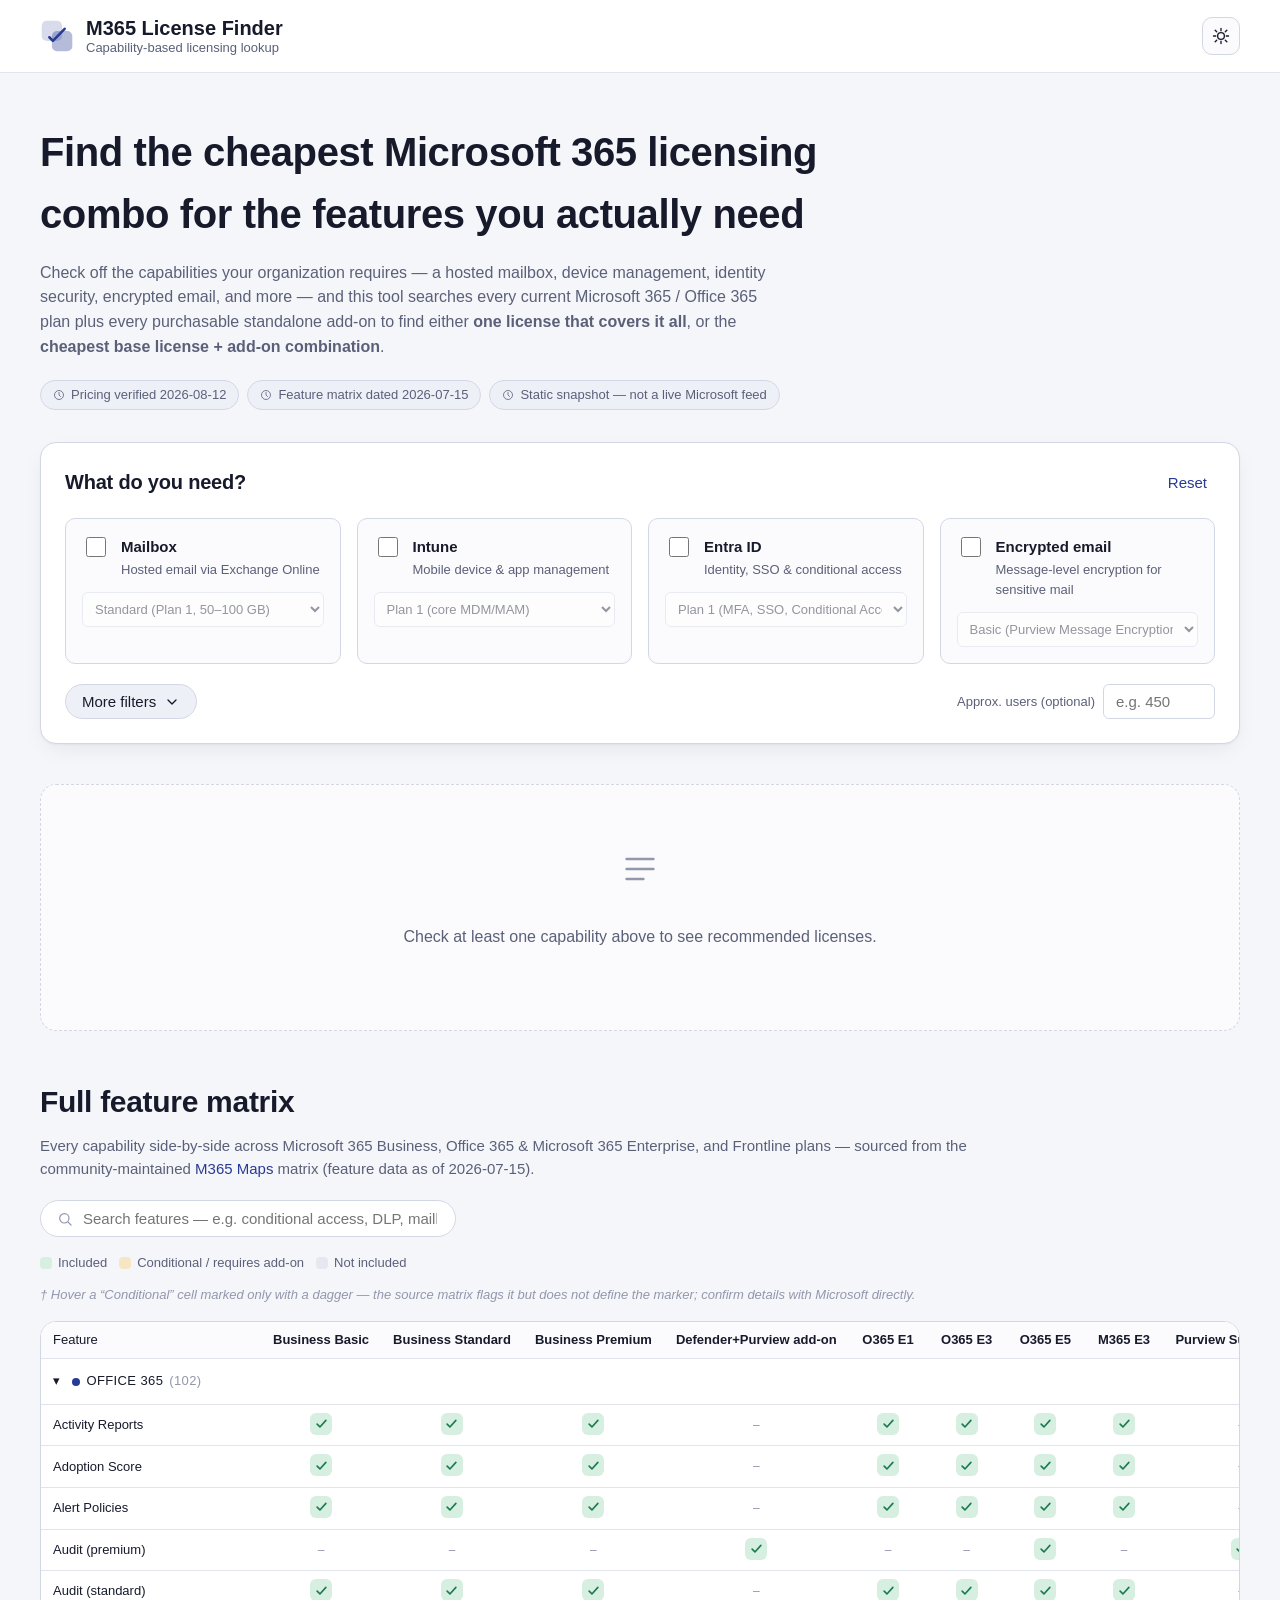
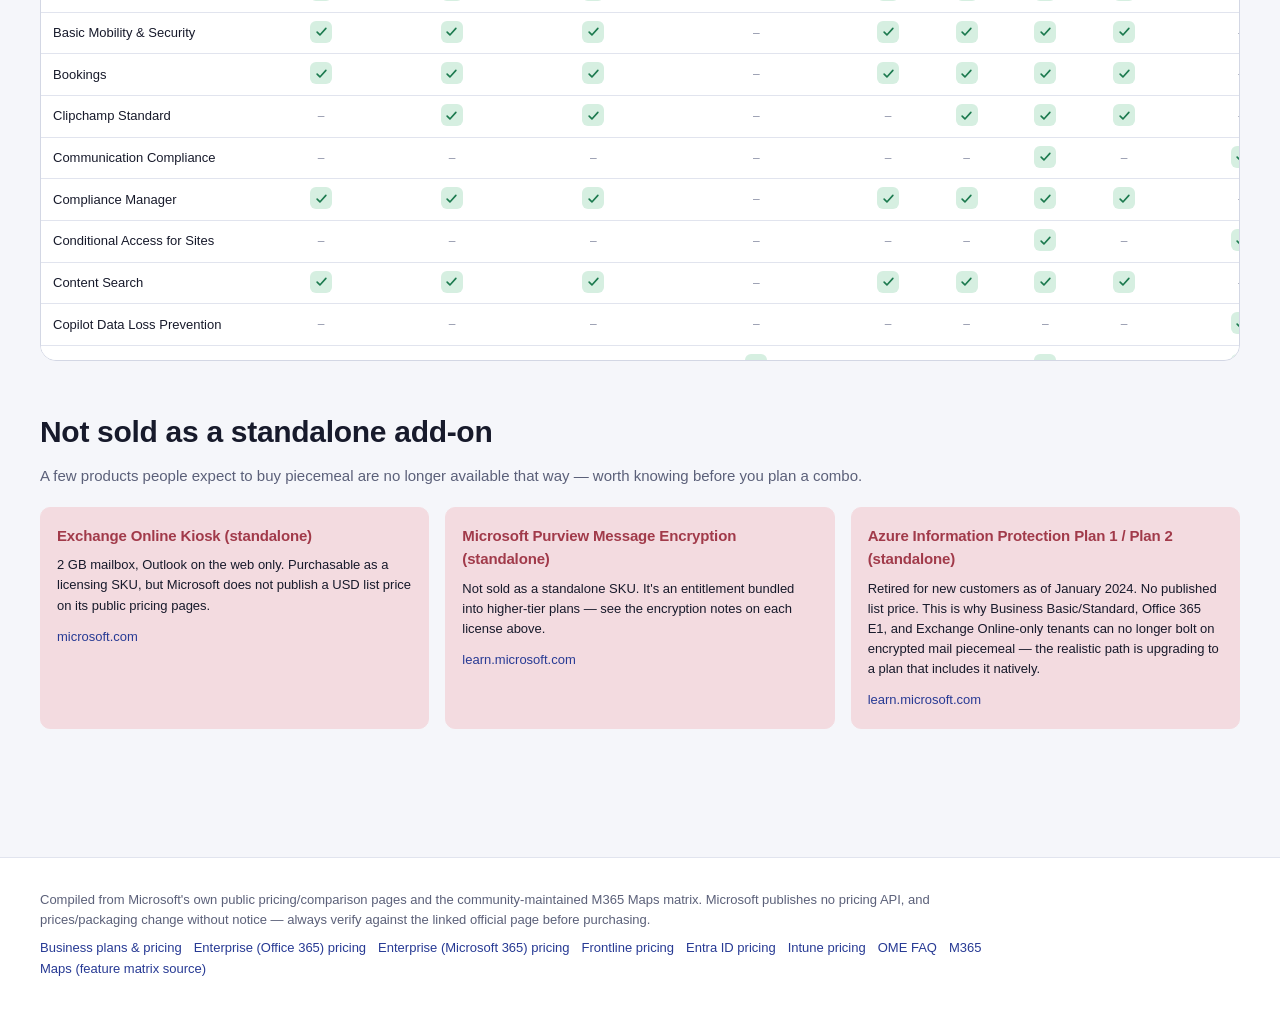
==== index.html @ 548fad7c "Add initial implementation of M365 License Finder with HTML and CSS - Created index.html with the st" ====
<!doctype html>
<html lang="en">
<head>
<meta charset="UTF-8" />
<meta name="viewport" content="width=device-width, initial-scale=1.0" />
<title>M365 License Finder — Find the cheapest Microsoft 365 licensing combo</title>
<meta name="description" content="Pick the capabilities you need — mailbox, Intune, Entra ID, encrypted email and more — and instantly see the cheapest Microsoft 365 license or license + add-on combo that covers them, backed by a full feature matrix." />
<link rel="icon" href="data:image/svg+xml,%3Csvg xmlns='http://www.w3.org/2000/svg' viewBox='0 0 32 32'%3E%3Crect width='32' height='32' rx='7' fill='%23273A94'/%3E%3Cpath d='M9 17.5l4.5 4.5L23 11' stroke='white' stroke-width='2.6' fill='none' stroke-linecap='round' stroke-linejoin='round'/%3E%3C/svg%3E" />
<link rel="preconnect" href="https://api.fontshare.com" />
<link href="https://api.fontshare.com/v2/css?f[]=cabinet-grotesk@700,500&f[]=satoshi@400,500,700&display=swap" rel="stylesheet" />
<link rel="stylesheet" href="styles.css" />
</head>
<body>

<header class="site-header">
  <div class="header-inner">
    <div class="brand">
      <svg class="logo-mark" viewBox="0 0 40 40" aria-label="M365 License Finder logo">
        <rect x="2" y="2" width="24" height="24" rx="6" fill="var(--color-primary)" opacity="0.18"/>
        <rect x="14" y="14" width="24" height="24" rx="6" fill="var(--color-primary)" opacity="0.34"/>
        <path d="M11 21.5l4.2 4.2L29 11.5" stroke="var(--color-primary)" stroke-width="3" fill="none" stroke-linecap="round" stroke-linejoin="round"/>
      </svg>
      <div class="brand-text">
        <span class="brand-name">M365 License&nbsp;Finder</span>
        <span class="brand-tag">Capability&#8209;based licensing lookup</span>
      </div>
    </div>
    <button id="themeToggle" class="theme-toggle" aria-label="Toggle dark mode" data-testid="button-theme-toggle">
      <svg class="icon-sun" viewBox="0 0 24 24" width="18" height="18"><circle cx="12" cy="12" r="4.5" fill="none" stroke="currentColor" stroke-width="1.8"/><g stroke="currentColor" stroke-width="1.8" stroke-linecap="round"><path d="M12 2v3M12 19v3M4.2 4.2l2.1 2.1M17.7 17.7l2.1 2.1M2 12h3M19 12h3M4.2 19.8l2.1-2.1M17.7 6.3l2.1-2.1"/></g></svg>
      <svg class="icon-moon" viewBox="0 0 24 24" width="18" height="18"><path fill="currentColor" d="M20 14.5A8.5 8.5 0 0 1 9.5 4a8.5 8.5 0 1 0 10.5 10.5z"/></svg>
    </button>
  </div>
</header>

<main>
  <section class="intro">
    <h1>Find the cheapest Microsoft&nbsp;365 licensing combo for the features you actually need</h1>
    <p class="intro-lede">Check off the capabilities your organization requires — a hosted mailbox, device management, identity security, encrypted email, and more — and this tool searches every current Microsoft&nbsp;365 / Office&nbsp;365 plan plus every purchasable standalone add&#8209;on to find either <strong>one license that covers it all</strong>, or the <strong>cheapest base&nbsp;license + add&#8209;on combination</strong>.</p>
    <div class="freshness-row" id="freshnessRow"></div>
  </section>

  <section class="filters-section" aria-label="Feature filters">
    <div class="filters-card">
      <div class="filters-head">
        <h2>What do you need?</h2>
        <button id="resetFilters" class="btn-text" data-testid="button-reset-filters">Reset</button>
      </div>

      <div class="core-filters" id="coreFilters"></div>

      <div class="advanced-toggle-row">
        <button id="advancedToggle" class="btn-secondary" aria-expanded="false" data-testid="button-toggle-advanced">
          <span>More filters</span>
          <svg viewBox="0 0 24 24" width="16" height="16" class="chevron"><path d="M6 9l6 6 6-6" stroke="currentColor" stroke-width="2" fill="none" stroke-linecap="round" stroke-linejoin="round"/></svg>
        </button>
        <div class="user-count-field">
          <label for="userCount">Approx. users (optional)</label>
          <input id="userCount" type="number" min="1" placeholder="e.g. 450" data-testid="input-user-count" />
        </div>
      </div>

      <div class="advanced-filters" id="advancedFilters" hidden></div>
    </div>
  </section>

  <section class="results-section" aria-label="Recommendations">
    <div id="resultsArea"></div>
  </section>

  <section class="matrix-section" aria-label="Full feature matrix">
    <div class="matrix-head">
      <h2>Full feature matrix</h2>
      <p class="matrix-sub">Every capability side-by-side across Microsoft&nbsp;365 Business, Office&nbsp;365 &amp; Microsoft&nbsp;365 Enterprise, and Frontline plans — sourced from the community-maintained <a href="https://m365maps.com/" target="_blank" rel="noopener">M365 Maps</a> matrix (feature data as of <span id="matrixDate"></span>).</p>
      <div class="matrix-toolbar">
        <div class="search-field">
          <svg viewBox="0 0 24 24" width="16" height="16"><circle cx="11" cy="11" r="7" fill="none" stroke="currentColor" stroke-width="1.8"/><path d="M21 21l-4.3-4.3" stroke="currentColor" stroke-width="1.8" stroke-linecap="round"/></svg>
          <input id="matrixSearch" type="text" placeholder="Search features — e.g. conditional access, DLP, mailbox…" data-testid="input-matrix-search" />
        </div>
        <div class="legend" id="matrixLegend"></div>
      </div>
    </div>
    <div class="matrix-scroll-wrap">
      <table class="matrix-table" id="matrixTable">
        <thead id="matrixHead"></thead>
        <tbody id="matrixBody"></tbody>
      </table>
    </div>
    <div id="matrixEmpty" class="matrix-empty" hidden>No features match your search.</div>
  </section>

  <section class="unavailable-section">
    <h2>Not sold as a standalone add-on</h2>
    <p class="matrix-sub">A few products people expect to buy piecemeal are no longer available that way — worth knowing before you plan a combo.</p>
    <div id="unavailableList" class="unavailable-list"></div>
  </section>
</main>

<footer class="site-footer">
  <div class="footer-inner">
    <p id="footerDisclaimer"></p>
    <p class="footer-links" id="footerLinks"></p>
  </div>
</footer>

<script src="app.js"></script>
<script data-pplx-inline-edit>
(function () {
  if (window === window.top) return;

  const allowedParentOrigins = ["https://www.perplexity.ai","https://perplexity.ai","https://testing.perplexity.ai","https://staging.perplexity.ai","https://*.preview.i.perplexity.ai","http://perplexity.localhost","http://localhost:1420","http://127.0.0.1:1420","http://localhost:3000","http://127.0.0.1:3000","http://localhost:5173","http://127.0.0.1:5173"];
  const MAX_FONT_BYTES = 500 * 1024;
  const MAX_TOTAL_FONT_BYTES = 2 * 1024 * 1024;
  let scrollForwarding = false;
  let scrollRaf = 0;
  let trustedTopOrigin = null;

  // Allow entries like "https://*.preview.i.perplexity.ai" — the wildcard
  // matches a single DNS label (no dots), so "https://*.foo" cannot stretch
  // across multiple labels.
  function matchesAllowedOrigin(origin) {
    if (!origin) return false;
    for (const entry of allowedParentOrigins) {
      if (!entry.includes("*")) {
        if (entry === origin) return true;
        continue;
      }
      const pattern = new RegExp(
        "^" +
          entry.replace(/[.+?^${}()|[\]\\]/g, "\\$&").replace(/\*/g, "[^.]+") +
          "$",
      );
      if (pattern.test(origin)) return true;
    }
    return false;
  }

  // Trust decision: when the sender is same-origin-visible (event.origin is a
  // real origin like https://www.perplexity.ai) we trust event.origin directly.
  // When event.origin is "null" (opaque broker srcdoc), we fall back to the
  // broker's stamped `parentOrigin` to identify the top window. The fallback
  // is claim-only — we rely on the browser's native `targetOrigin` enforcement
  // on the response path (see postToTrustedTop) to ensure replies can't be
  // delivered to anyone but the actual top window of that claimed origin.
  function getTrustedParentOrigin(event) {
    const forwardedParentOrigin =
      typeof event.data.parentOrigin === "string" ? event.data.parentOrigin : null;
    const parentOrigin = event.origin === "null" ? forwardedParentOrigin : event.origin;
    return matchesAllowedOrigin(parentOrigin) ? parentOrigin : null;
  }

  // All responses go to window.top with targetOrigin = the allowlisted origin.
  // An attacker that iframes us inside their own null-origin broker can claim
  // any parentOrigin they like, but the browser will drop the reply whenever
  // the real top's origin doesn't match — so the screenshot never leaves.
  function postToTrustedTop(message) {
    if (!trustedTopOrigin) return;
    try {
      window.top.postMessage(message, trustedTopOrigin);
    } catch (_error) {}
  }

  function inlineAll(original, clone) {
    if (original.nodeType !== 1 || clone.nodeType !== 1) return;

    try {
      const computedStyle = getComputedStyle(original);
      // cssText on a computed style is the serialized declaration in modern
      // Chromium/Safari — a single read beats enumerating ~400 longhand
      // properties. Firefox returns "" here, so we fall back on empty.
      const serialized = computedStyle.cssText;
      if (serialized) {
        clone.style.cssText = serialized;
      } else {
        const parts = new Array(computedStyle.length);
        for (let index = 0; index < computedStyle.length; index += 1) {
          const property = computedStyle[index];
          parts[index] = `${property}:${computedStyle.getPropertyValue(property)};`;
        }
        clone.style.cssText = parts.join("");
      }
    } catch (_error) {}

    const originalChildren = original.children;
    const clonedChildren = clone.children;
    for (
      let index = 0;
      index < originalChildren.length && index < clonedChildren.length;
      index += 1
    ) {
      inlineAll(originalChildren[index], clonedChildren[index]);
    }
  }

  function extractFontUrl(srcValue) {
    const matches = [
      ...srcValue.matchAll(
        /url\(["']?([^"')]+)["']?\)(?:\s*format\(["']?([^"')]+)["']?\))?/gi,
      ),
    ];
    if (matches.length === 0) return null;
    const woff2 = matches.find((m) => m[2] && m[2].toLowerCase().includes("woff2"));
    if (woff2) return woff2[1];
    const woff = matches.find((m) => m[2] && m[2].toLowerCase().includes("woff"));
    if (woff) return woff[1];
    return matches[0][1];
  }

  // Cache resolved font URL -> data URI across captures. Fonts on a page
  // essentially never change, and a batch run emits multiple captures back to
  // back — without this we'd refetch + re-base64 every time.
  const fontDataUriCache = new Map();
  const SRC_DECLARATION_RE = /src\s*:\s*[^;}]+/i;

  async function fetchAsDataUri(url) {
    if (fontDataUriCache.has(url)) return fontDataUriCache.get(url);
    let dataUri = null;
    try {
      const response = await fetch(url, { mode: "cors", credentials: "omit" });
      if (response.ok) {
        const blob = await response.blob();
        if (blob.size <= MAX_FONT_BYTES) {
          dataUri = await new Promise((resolve) => {
            const reader = new FileReader();
            reader.onloadend = () =>
              resolve(typeof reader.result === "string" ? reader.result : null);
            reader.onerror = () => resolve(null);
            reader.readAsDataURL(blob);
          });
        }
      }
    } catch (_error) {
      dataUri = null;
    }
    fontDataUriCache.set(url, dataUri);
    return dataUri;
  }

  function collectFontFaceRuleTexts() {
    const rules = [];
    for (const sheet of document.styleSheets) {
      let cssRules;
      try {
        cssRules = sheet.cssRules;
      } catch (_error) {
        continue;
      }
      if (!cssRules) continue;
      for (const rule of cssRules) {
        const cssText = rule.cssText || "";
        if (cssText.startsWith("@font-face")) rules.push(cssText);
      }
    }
    return rules;
  }

  async function buildInlinedFontCss() {
    const ruleTexts = collectFontFaceRuleTexts();
    if (ruleTexts.length === 0) return null;

    const resolved = ruleTexts.map((cssText) => {
      if (!SRC_DECLARATION_RE.test(cssText)) return null;
      const srcMatch = cssText.match(/src\s*:\s*([^;}]+)[;}]/i);
      if (!srcMatch) return null;
      const url = extractFontUrl(srcMatch[1]);
      if (!url) return null;
      try {
        return { cssText, url: new URL(url, document.baseURI).href };
      } catch (_error) {
        return null;
      }
    });

    const dataUris = await Promise.all(
      resolved.map((entry) => (entry ? fetchAsDataUri(entry.url) : Promise.resolve(null))),
    );

    const inlined = [];
    let totalBytes = 0;
    for (let index = 0; index < resolved.length; index += 1) {
      const entry = resolved[index];
      const dataUri = dataUris[index];
      if (!entry || !dataUri) continue;
      const approxBytes = dataUri.length * 0.75;
      if (totalBytes + approxBytes > MAX_TOTAL_FONT_BYTES) break;
      totalBytes += approxBytes;
      inlined.push(entry.cssText.replace(SRC_DECLARATION_RE, `src: url("${dataUri}")`));
    }
    return inlined.length > 0 ? inlined.join("\n") : null;
  }

  function stripExternal(clone) {
    const images = clone.querySelectorAll("img");
    for (let index = 0; index < images.length; index += 1) {
      const src = images[index].getAttribute("src");
      if (src && !src.startsWith("data:")) images[index].removeAttribute("src");
    }

    const elements = clone.querySelectorAll("*");
    for (let index = 0; index < elements.length; index += 1) {
      const style = elements[index].style.cssText;
      if (style && style.includes("url(")) {
        elements[index].style.cssText = style.replace(
          /url\(["']?(?!data:)[^)"']*["']?\)/gi,
          "none",
        );
      }
    }
  }

  function emitScroll() {
    scrollRaf = 0;
    if (!scrollForwarding) return;
    postToTrustedTop({
      type: "INLINE_EDIT_SCROLL",
      scrollX: window.scrollX,
      scrollY: window.scrollY,
    });
  }

  window.addEventListener(
    "scroll",
    function () {
      if (!scrollForwarding || scrollRaf) return;
      scrollRaf = requestAnimationFrame(emitScroll);
    },
    { passive: true, capture: true },
  );

  async function handleCaptureRequest(event) {
    const requestId = event.data.requestId;
    const scrollX = window.scrollX;
    const scrollY = window.scrollY;
    const width = window.innerWidth;
    const height = window.innerHeight;

    function postResult(dataUrl) {
      postToTrustedTop({
        type: "INLINE_EDIT_SCREENSHOT_RESULT",
        requestId,
        dataUrl,
        scrollX,
        scrollY,
      });
    }

    try {
      // Wait for any pending web fonts to resolve so both inline metrics and
      // the @font-face inlining below see the same loaded faces.
      if (document.fonts && document.fonts.ready) {
        try {
          await document.fonts.ready;
        } catch (_error) {}
      }

      const clone = document.documentElement.cloneNode(true);
      inlineAll(document.documentElement, clone);

      const removedNodes = clone.querySelectorAll("script,link[rel=\"stylesheet\"],style");
      for (let index = 0; index < removedNodes.length; index += 1) {
        removedNodes[index].remove();
      }

      stripExternal(clone);

      // Re-embed web fonts as data-URI @font-face rules so the SVG rasterizer
      // can resolve them — external font URLs aren't fetched during
      // foreignObject rendering, which would otherwise force a fallback face
      // and change text metrics.
      const inlinedFontCss = await buildInlinedFontCss();
      if (inlinedFontCss) {
        const styleEl = document.createElement("style");
        styleEl.textContent = inlinedFontCss;
        const head = clone.querySelector("head");
        if (head) head.appendChild(styleEl);
        else clone.insertBefore(styleEl, clone.firstChild);
      }

      const html = new XMLSerializer().serializeToString(clone);
      const svg =
        `<svg xmlns="http://www.w3.org/2000/svg" width="${width}" height="${height}">` +
        '<foreignObject width="100%" height="100%">' +
        `<div xmlns="http://www.w3.org/1999/xhtml" style="width:${width}px;height:${height}px;overflow:hidden">` +
        `<div style="position:relative;left:-${scrollX}px;top:-${scrollY}px">` +
        html +
        "</div></div></foreignObject></svg>";
      const svgUrl = `data:image/svg+xml;charset=utf-8,${encodeURIComponent(svg)}`;
      const image = new Image();
      image.onload = function () {
        const canvas = document.createElement("canvas");
        canvas.width = width;
        canvas.height = height;
        canvas.getContext("2d").drawImage(image, 0, 0);
        postResult(canvas.toDataURL("image/png"));
      };
      image.onerror = function () {
        postResult(null);
      };
      image.src = svgUrl;
    } catch (_error) {
      postResult(null);
    }
  }

  window.addEventListener("message", function (event) {
    if (!event.data) return;
    // Only accept messages from the direct parent frame. Blocks sibling /
    // unrelated-window postMessage senders that could otherwise reach us.
    if (event.source !== window.parent) return;

    const trustedParentOrigin = getTrustedParentOrigin(event);
    if (!trustedParentOrigin) return;
    trustedTopOrigin = trustedParentOrigin;

    if (event.data.type === "INLINE_EDIT_SCROLL_START") {
      scrollForwarding = true;
      emitScroll();
      return;
    }

    if (event.data.type === "INLINE_EDIT_SCROLL_STOP") {
      scrollForwarding = false;
      if (scrollRaf) cancelAnimationFrame(scrollRaf);
      scrollRaf = 0;
      return;
    }

    if (event.data.type !== "INLINE_EDIT_CAPTURE_REQUEST") return;

    handleCaptureRequest(event);
  });
})();


</script></body>
</html>
---- styles.css ----
/* ============================================================
   M365 License Finder — Design tokens
   Direction: precise, trustworthy enterprise-IT tool.
   Cool indigo primary, warm amber for "add-on needed", clean
   success green for "included", desaturated neutrals for "no".
   ============================================================ */

:root, [data-theme="light"] {
  /* Surfaces */
  --color-bg: #f5f6fa;
  --color-surface: #ffffff;
  --color-surface-2: #fbfbfd;
  --color-surface-offset: #eef0f7;
  --color-divider: #e1e4ee;
  --color-border: #d3d7e4;

  /* Text */
  --color-text: #171a2b;
  --color-text-muted: #5b6079;
  --color-text-faint: #9297ab;
  --color-text-inverse: #f6f7fb;

  /* Primary accent — confident indigo-blue */
  --color-primary: #273a94;
  --color-primary-hover: #1d2c73;
  --color-primary-active: #16214f;
  --color-primary-highlight: #dde2f7;

  /* Semantic states for the feature matrix / results */
  --color-success: #1c7a4f;
  --color-success-hover: #145c3b;
  --color-success-highlight: #d6efe1;

  --color-warning: #a3660b;
  --color-warning-hover: #815008;
  --color-warning-highlight: #f7e6c4;

  --color-error: #a13a4a;
  --color-error-hover: #7c2c39;
  --color-error-highlight: #f3dbe0;

  --color-neutral-highlight: #e7e8ef;

  /* Category tag hues (matrix chips) */
  --cat-1: #273a94;  /* Office 365 */
  --cat-2: #7a39bb;  /* Enterprise Mobility + Security */
  --cat-3: #56606f;  /* Windows */
  --cat-4: #a13a4a;  /* Security & Compliance */
  --cat-5: #0f8b8d;  /* Microsoft Entra */
  --cat-6: #c14f8a;  /* Priva */
  --cat-7: #5b3ec2;  /* Purview */
  --cat-8: #c56a17;  /* Security Experts */
  --cat-9: #1f7fb0;  /* Communications */
  --cat-10: #96821a; /* Extra Capacity */
  --cat-11: #6b7280; /* Support Services */
  --cat-12: #3a8a4e; /* Employee Experience */
  --cat-13: #b8860b; /* Power Platform */
  --cat-14: #8a5b3e; /* Companion Products */
  --cat-15: #4a4fb0; /* Automation & Intelligence */

  --radius-sm: 0.375rem;
  --radius-md: 0.625rem;
  --radius-lg: 1rem;
  --shadow-card: 0 1px 2px rgba(23, 26, 43, 0.04), 0 8px 24px -8px rgba(23, 26, 43, 0.10);
}

[data-theme="dark"] {
  --color-bg: #12141f;
  --color-surface: #191c2b;
  --color-surface-2: #1f2333;
  --color-surface-offset: #232742;
  --color-divider: #2e3350;
  --color-border: #383d5c;

  --color-text: #eef0fa;
  --color-text-muted: #a7abc4;
  --color-text-faint: #6d7290;
  --color-text-inverse: #12141f;

  --color-primary: #7d8ce8;
  --color-primary-hover: #97a4ef;
  --color-primary-active: #b1bbf3;
  --color-primary-highlight: #2b326b;

  --color-success: #4fd493;
  --color-success-hover: #6fdda6;
  --color-success-highlight: #16382a;

  --color-warning: #e8b45c;
  --color-warning-hover: #edc37a;
  --color-warning-highlight: #3d2f13;

  --color-error: #e8899a;
  --color-error-hover: #ee9fac;
  --color-error-highlight: #3a1f26;

  --color-neutral-highlight: #262b45;

  --cat-1: #8b9aef;
  --cat-2: #b391e0;
  --cat-3: #9aa3b4;
  --cat-4: #e8899a;
  --cat-5: #4fc6c8;
  --cat-6: #e2a0c5;
  --cat-7: #a79bef;
  --cat-8: #eda65e;
  --cat-9: #6db9e0;
  --cat-10: #d3c257;
  --cat-11: #9aa0b0;
  --cat-12: #7fce93;
  --cat-13: #dbb648;
  --cat-14: #cb9d78;
  --cat-15: #9298ea;

  --shadow-card: 0 1px 2px rgba(0,0,0,0.3), 0 12px 28px -10px rgba(0,0,0,0.55);
}

/* ============================================================ */

* { box-sizing: border-box; }

html { color-scheme: light dark; }

body {
  margin: 0;
  background: var(--color-bg);
  color: var(--color-text);
  font-family: 'Satoshi', 'Inter', -apple-system, sans-serif;
  font-size: var(--text-base);
  line-height: 1.55;
  -webkit-font-smoothing: antialiased;
}

:root {
  --font-display: 'Cabinet Grotesk', 'Satoshi', sans-serif;
  --text-xs: clamp(0.75rem, 0.72rem + 0.15vw, 0.8125rem);
  --text-sm: clamp(0.875rem, 0.84rem + 0.2vw, 0.9375rem);
  --text-base: clamp(0.9375rem, 0.9rem + 0.2vw, 1rem);
  --text-lg: clamp(1.0625rem, 1rem + 0.4vw, 1.25rem);
  --text-xl: clamp(1.375rem, 1.1rem + 1.1vw, 1.875rem);
  --text-2xl: clamp(1.75rem, 1.2rem + 2vw, 2.5rem);
  --space-1: 0.25rem; --space-2: 0.5rem; --space-3: 0.75rem; --space-4: 1rem;
  --space-5: 1.25rem; --space-6: 1.5rem; --space-8: 2rem; --space-10: 2.5rem;
  --space-12: 3rem; --space-16: 4rem; --space-20: 5rem;
}

h1, h2, h3 { font-family: var(--font-display); font-weight: 700; margin: 0; letter-spacing: -0.01em; }
a { color: var(--color-primary); text-decoration: none; }
a:hover { text-decoration: underline; }

main { max-width: 78rem; margin: 0 auto; padding: 0 var(--space-6) var(--space-20); }

/* ---------- Header ---------- */
.site-header { border-bottom: 1px solid var(--color-divider); background: var(--color-surface); position: sticky; top: 0; z-index: 40; }
.header-inner { max-width: 78rem; margin: 0 auto; padding: var(--space-4) var(--space-6); display: flex; align-items: center; justify-content: space-between; }
.brand { display: flex; align-items: center; gap: var(--space-3); }
.logo-mark { width: 34px; height: 34px; flex-shrink: 0; }
.brand-text { display: flex; flex-direction: column; line-height: 1.2; }
.brand-name { font-family: var(--font-display); font-weight: 700; font-size: var(--text-lg); }
.brand-tag { font-size: var(--text-xs); color: var(--color-text-muted); }
.theme-toggle { width: 38px; height: 38px; border-radius: var(--radius-md); border: 1px solid var(--color-border); background: var(--color-surface-2); color: var(--color-text); display: grid; place-items: center; cursor: pointer; }
.theme-toggle:hover { background: var(--color-surface-offset); }
.icon-moon { display: none; }
[data-theme="dark"] .icon-sun { display: none; }
[data-theme="dark"] .icon-moon { display: block; }

/* ---------- Intro ---------- */
.intro { padding: var(--space-12) 0 var(--space-8); max-width: 52rem; }
.intro h1 { font-size: var(--text-2xl); margin-bottom: var(--space-4); }
.intro-lede { color: var(--color-text-muted); font-size: var(--text-base); max-width: 46rem; }
.freshness-row { display: flex; flex-wrap: wrap; gap: var(--space-2); margin-top: var(--space-5); }
.freshness-chip { display: inline-flex; align-items: center; gap: 6px; font-size: var(--text-xs); padding: var(--space-1) var(--space-3); border-radius: 999px; background: var(--color-surface-offset); color: var(--color-text-muted); border: 1px solid var(--color-border); }
.freshness-chip svg { flex-shrink: 0; }

/* ---------- Filters ---------- */
.filters-section { margin-bottom: var(--space-10); }
.filters-card { background: var(--color-surface); border: 1px solid var(--color-border); border-radius: var(--radius-lg); padding: var(--space-6); box-shadow: var(--shadow-card); }
.filters-head { display: flex; align-items: center; justify-content: space-between; margin-bottom: var(--space-5); }
.filters-head h2 { font-size: var(--text-lg); }
.btn-text { background: none; border: none; color: var(--color-primary); font-size: var(--text-sm); font-weight: 500; cursor: pointer; padding: var(--space-1) var(--space-2); font-family: inherit; }
.btn-text:hover { text-decoration: underline; }

.core-filters { display: grid; grid-template-columns: repeat(auto-fit, minmax(230px, 1fr)); gap: var(--space-4); }

.feature-card { border: 1.5px solid var(--color-border); border-radius: var(--radius-md); padding: var(--space-4); background: var(--color-surface-2); transition: border-color .15s, background .15s; }
.feature-card.checked { border-color: var(--color-primary); background: var(--color-primary-highlight); }
.feature-card-top { display: flex; align-items: flex-start; gap: var(--space-3); cursor: pointer; }
.feature-checkbox { width: 20px; height: 20px; flex-shrink: 0; margin-top: 2px; accent-color: var(--color-primary); cursor: pointer; }
.feature-card-title { font-weight: 700; font-size: var(--text-sm); display: block; }
.feature-card-desc { font-size: var(--text-xs); color: var(--color-text-muted); margin-top: 2px; display: block; }
.feature-card-tier { margin-top: var(--space-3); }
.feature-card-tier select { width: 100%; font-family: inherit; font-size: var(--text-xs); padding: var(--space-2) var(--space-2); border-radius: var(--radius-sm); border: 1px solid var(--color-border); background: var(--color-surface); color: var(--color-text); }
.feature-card-tier select:disabled { opacity: 0.45; cursor: not-allowed; }

.advanced-toggle-row { display: flex; align-items: center; justify-content: space-between; gap: var(--space-4); margin-top: var(--space-5); flex-wrap: wrap; }
.btn-secondary { display: inline-flex; align-items: center; gap: var(--space-2); background: var(--color-surface-offset); border: 1px solid var(--color-border); color: var(--color-text); font-size: var(--text-sm); font-weight: 500; padding: var(--space-2) var(--space-4); border-radius: 999px; cursor: pointer; font-family: inherit; }
.btn-secondary:hover { background: var(--color-neutral-highlight); }
.btn-secondary .chevron { transition: transform .2s; }
.btn-secondary[aria-expanded="true"] .chevron { transform: rotate(180deg); }
.user-count-field { display: flex; align-items: center; gap: var(--space-2); font-size: var(--text-xs); color: var(--color-text-muted); }
.user-count-field input { width: 7rem; padding: var(--space-2) var(--space-3); border-radius: var(--radius-sm); border: 1px solid var(--color-border); background: var(--color-surface); color: var(--color-text); font-family: inherit; font-size: var(--text-sm); }

.advanced-filters { display: grid; grid-template-columns: repeat(auto-fit, minmax(200px, 1fr)); gap: var(--space-3); margin-top: var(--space-5); padding-top: var(--space-5); border-top: 1px solid var(--color-divider); }
.advanced-filters[hidden] { display: none; }
.advanced-filters .feature-card { padding: var(--space-3); }

/* ---------- Results ---------- */
.results-section { margin-bottom: var(--space-12); }
.results-grid { display: grid; grid-template-columns: repeat(auto-fit, minmax(300px, 1fr)); gap: var(--space-5); align-items: stretch; }
.result-card { border-radius: var(--radius-lg); border: 1.5px solid var(--color-border); background: var(--color-surface); padding: var(--space-6); box-shadow: var(--shadow-card); display: flex; flex-direction: column; }
.result-card.best { border-color: var(--color-primary); position: relative; }
.result-badge { position: absolute; top: -12px; left: var(--space-5); background: var(--color-primary); color: var(--color-text-inverse); font-size: var(--text-xs); font-weight: 700; padding: 3px var(--space-3); border-radius: 999px; letter-spacing: 0.02em; text-transform: uppercase; }
.result-kicker { font-size: var(--text-xs); text-transform: uppercase; letter-spacing: 0.04em; color: var(--color-text-muted); font-weight: 600; }
.result-title { font-family: var(--font-display); font-size: var(--text-lg); font-weight: 700; margin: var(--space-2) 0 var(--space-1); }
.result-price { font-family: var(--font-display); font-size: var(--text-2xl); font-weight: 700; color: var(--color-primary); }
.result-price small { font-size: var(--text-sm); font-weight: 500; color: var(--color-text-muted); }
.result-parts { font-size: var(--text-xs); color: var(--color-text-muted); margin: var(--space-1) 0 var(--space-4); }
.result-feature-list { list-style: none; margin: 0 0 var(--space-4); padding: 0; display: flex; flex-direction: column; gap: var(--space-2); flex-grow: 1; }
.result-feature-list li { display: flex; gap: var(--space-2); align-items: flex-start; font-size: var(--text-sm); }
.result-feature-list .tick { flex-shrink: 0; margin-top: 3px; }
.result-note { font-size: var(--text-xs); color: var(--color-warning); background: var(--color-warning-highlight); border-radius: var(--radius-sm); padding: var(--space-2) var(--space-3); margin-bottom: var(--space-3); }
.result-sources { font-size: var(--text-xs); color: var(--color-text-faint); display: flex; flex-wrap: wrap; gap: var(--space-2); margin-top: auto; padding-top: var(--space-3); border-top: 1px solid var(--color-divider); }
.result-empty, .result-placeholder { text-align: center; padding: var(--space-16) var(--space-6); color: var(--color-text-muted); background: var(--color-surface-2); border: 1.5px dashed var(--color-border); border-radius: var(--radius-lg); }
.result-placeholder svg { margin-bottom: var(--space-3); color: var(--color-text-faint); }

/* ---------- Matrix ---------- */
.matrix-section { margin-bottom: var(--space-12); }
.matrix-head h2 { font-size: var(--text-xl); margin-bottom: var(--space-2); }
.matrix-sub { color: var(--color-text-muted); font-size: var(--text-sm); max-width: 60rem; margin: 0 0 var(--space-5); }
.matrix-toolbar { display: flex; align-items: center; justify-content: space-between; gap: var(--space-4); flex-wrap: wrap; margin-bottom: var(--space-4); }
.search-field { display: flex; align-items: center; gap: var(--space-2); border: 1px solid var(--color-border); background: var(--color-surface); border-radius: 999px; padding: var(--space-2) var(--space-4); flex: 1; max-width: 26rem; color: var(--color-text-faint); }
.search-field input { border: none; outline: none; background: none; flex: 1; font-family: inherit; font-size: var(--text-sm); color: var(--color-text); }
.legend { display: flex; gap: var(--space-3); flex-wrap: wrap; }
.legend-item { display: flex; align-items: center; gap: 6px; font-size: var(--text-xs); color: var(--color-text-muted); }
.legend-dot { width: 12px; height: 12px; border-radius: 4px; flex-shrink: 0; }
.legend-footnote { flex-basis: 100%; font-style: italic; color: var(--color-text-faint); }

.matrix-scroll-wrap { border: 1px solid var(--color-border); border-radius: var(--radius-lg); overflow: auto; max-height: 640px; background: var(--color-surface); }
.matrix-table { border-collapse: collapse; width: 100%; font-size: var(--text-xs); }
.matrix-table th, .matrix-table td { padding: var(--space-2) var(--space-3); border-bottom: 1px solid var(--color-divider); text-align: center; white-space: nowrap; }
.matrix-table thead th { position: sticky; top: 0; background: var(--color-surface-2); z-index: 5; font-weight: 700; }
.matrix-table td.feature-col, .matrix-table th.feature-col { text-align: left; position: sticky; left: 0; background: var(--color-surface); z-index: 4; min-width: 220px; max-width: 280px; white-space: normal; font-weight: 500; box-shadow: 1px 0 0 var(--color-divider); }
.matrix-table thead th.feature-col { background: var(--color-surface-2); z-index: 6; }
.category-row td { background: var(--color-surface-offset); position: sticky; left: 0; text-align: left; font-weight: 700; font-size: var(--text-xs); text-transform: uppercase; letter-spacing: 0.03em; padding: var(--space-3); cursor: pointer; }
.category-row { cursor: pointer; }
.category-row td:not(.feature-col) { background: var(--color-surface-offset); position: static; }
.category-chip { display: inline-flex; align-items: center; gap: 6px; }
.category-chip .dot { width: 8px; height: 8px; border-radius: 50%; }
.category-caret { display: inline-block; transition: transform .15s; margin-right: 6px; }
.category-row.collapsed .category-caret { transform: rotate(-90deg); }
/* Row visibility for collapsed categories is fully controlled by the inline
   style JS sets per-row (see renderMatrixBody) based on that row's OWN
   category state. A general sibling selector here previously hid every
   feature-row after ANY collapsed category, not just that category's own
   rows — causing later sections to become unexpandable once an earlier one
   was collapsed. Do not reintroduce a `~` sibling rule for this. */
.cell-yes { color: var(--color-success); font-weight: 700; }
.cell-yes .cell-dot { background: var(--color-success-highlight); color: var(--color-success); }
.cell-partial .cell-dot { background: var(--color-warning-highlight); color: var(--color-warning); }
.cell-no .cell-dot { color: var(--color-text-faint); }
.cell-dot { display: inline-flex; align-items: center; justify-content: center; width: 22px; height: 22px; border-radius: 6px; font-size: 12px; }
.cell-partial-label { display: block; font-size: 10px; color: var(--color-warning); margin-top: 2px; max-width: 90px; white-space: normal; line-height: 1.2; }
.matrix-empty { text-align: center; padding: var(--space-8); color: var(--color-text-muted); }

/* ---------- Unavailable section ---------- */
.unavailable-section { margin-bottom: var(--space-12); }
.unavailable-section h2 { font-size: var(--text-xl); margin-bottom: var(--space-2); }
.unavailable-list { display: grid; grid-template-columns: repeat(auto-fit, minmax(260px, 1fr)); gap: var(--space-4); margin-top: var(--space-5); }
.unavailable-card { border: 1px solid var(--color-error-highlight); background: var(--color-error-highlight); border-radius: var(--radius-md); padding: var(--space-4); }
.unavailable-card h3 { font-size: var(--text-sm); color: var(--color-error); margin-bottom: var(--space-2); font-family: inherit; font-weight: 700; }
.unavailable-card p { font-size: var(--text-xs); color: var(--color-text); margin: 0 0 var(--space-2); }
.unavailable-card a { font-size: var(--text-xs); }

/* ---------- Footer ---------- */
.site-footer { border-top: 1px solid var(--color-divider); background: var(--color-surface); padding: var(--space-8) 0; }
.footer-inner { max-width: 78rem; margin: 0 auto; padding: 0 var(--space-6); color: var(--color-text-muted); font-size: var(--text-xs); }
.footer-inner p { margin: 0 0 var(--space-2); max-width: 60rem; }
.footer-links a { margin-right: var(--space-3); }

/* ---------- Responsive ---------- */
@media (max-width: 640px) {
  .intro h1 { font-size: var(--text-xl); }
  main { padding: 0 var(--space-4) var(--space-16); }
  .header-inner { padding: var(--space-3) var(--space-4); }
}
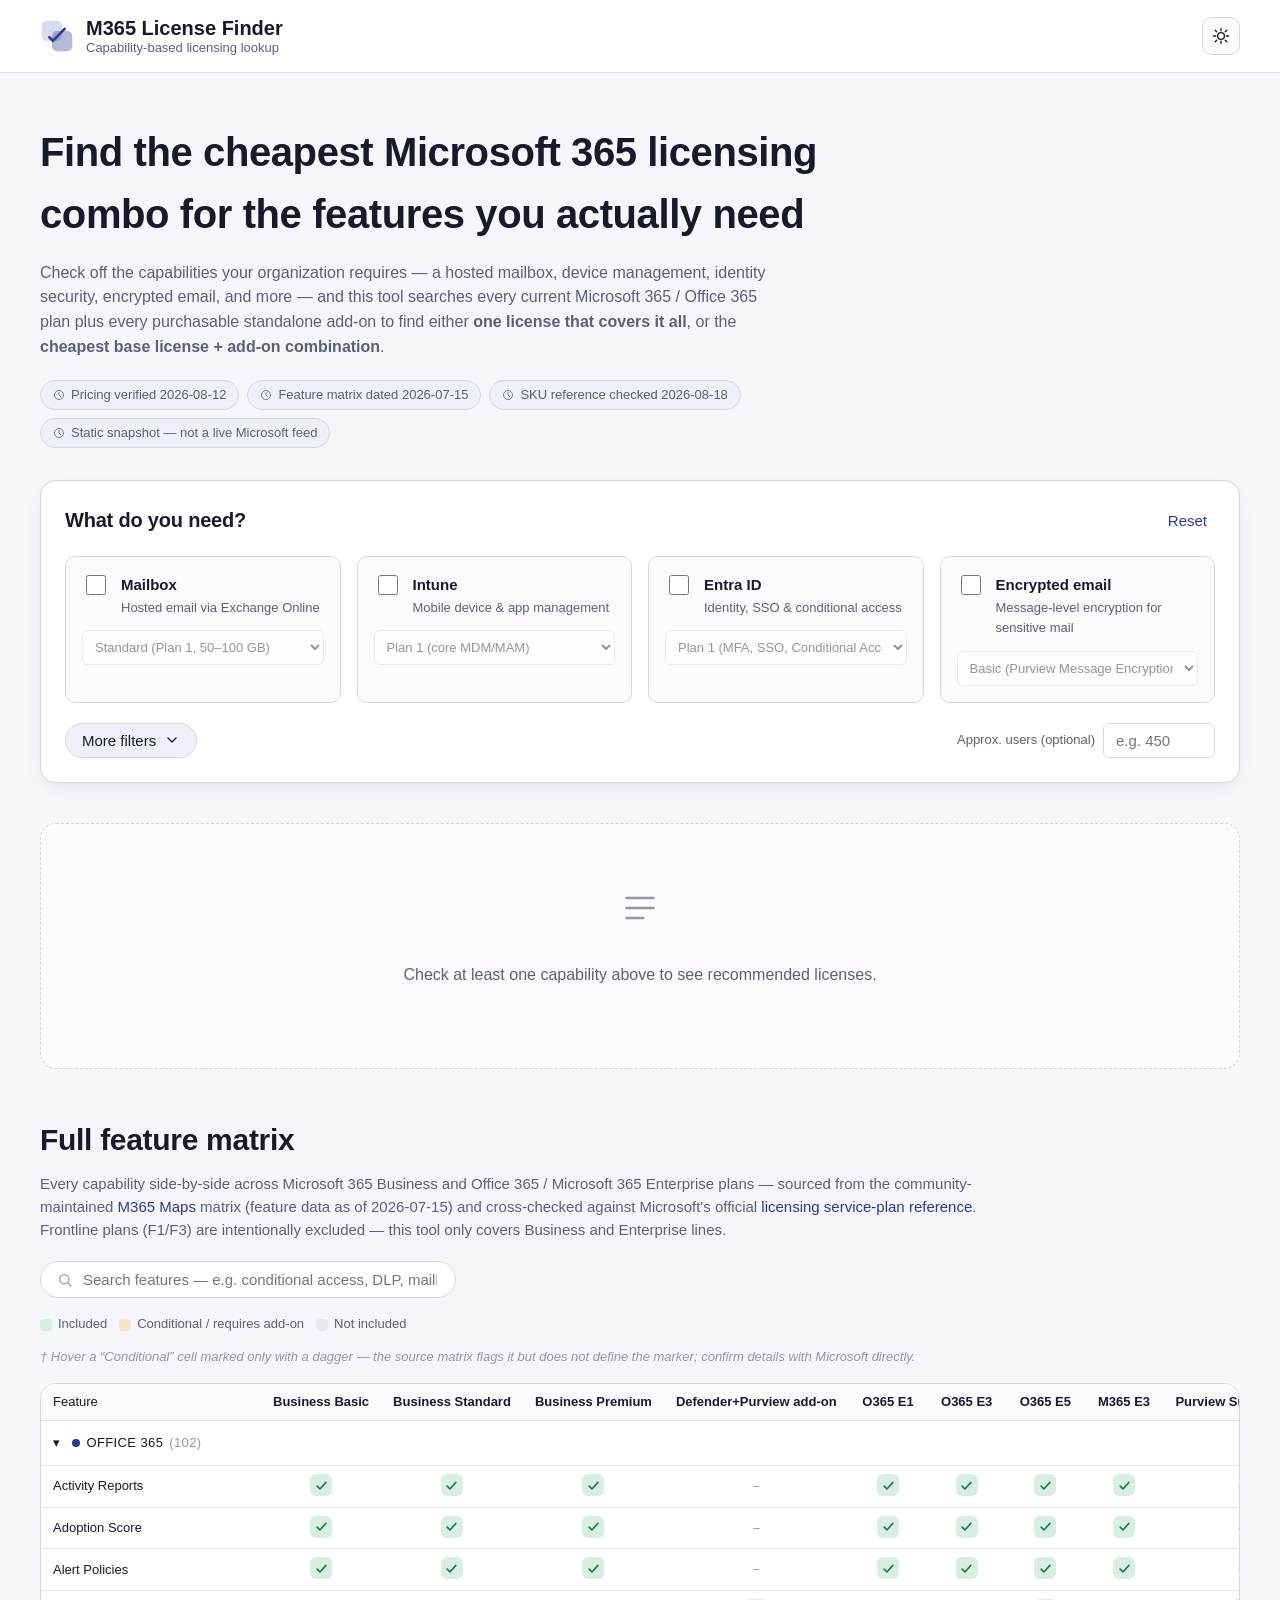
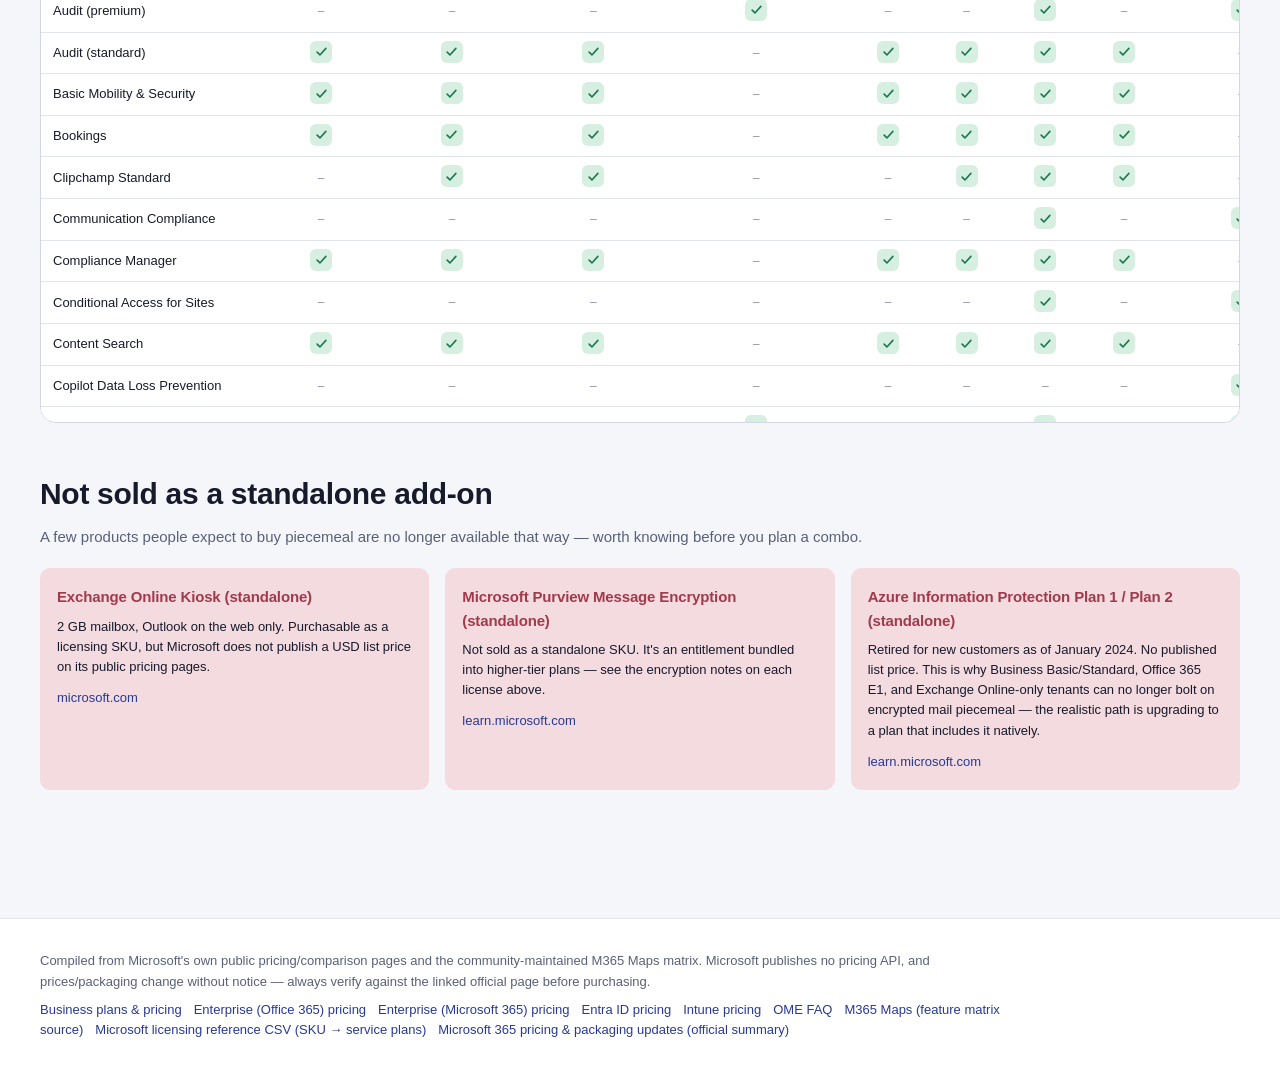
==== commit 69854852: "Add service plans snapshot, refresh script, and remove frontline plans - Created a new JSON file `se" ====
--- a/index.html
+++ b/index.html
@@ -70,7 +70,7 @@
   <section class="matrix-section" aria-label="Full feature matrix">
     <div class="matrix-head">
       <h2>Full feature matrix</h2>
-      <p class="matrix-sub">Every capability side-by-side across Microsoft&nbsp;365 Business, Office&nbsp;365 &amp; Microsoft&nbsp;365 Enterprise, and Frontline plans — sourced from the community-maintained <a href="https://m365maps.com/" target="_blank" rel="noopener">M365 Maps</a> matrix (feature data as of <span id="matrixDate"></span>).</p>
+      <p class="matrix-sub">Every capability side-by-side across Microsoft&nbsp;365 Business and Office&nbsp;365 / Microsoft&nbsp;365 Enterprise plans — sourced from the community-maintained <a href="https://m365maps.com/" target="_blank" rel="noopener">M365 Maps</a> matrix (feature data as of <span id="matrixDate"></span>) and cross-checked against Microsoft's official <a href="https://learn.microsoft.com/en-us/entra/identity/users/licensing-service-plan-reference" target="_blank" rel="noopener">licensing service-plan reference</a>. Frontline plans (F1/F3) are intentionally excluded — this tool only covers Business and Enterprise lines.</p>
       <div class="matrix-toolbar">
         <div class="search-field">
           <svg viewBox="0 0 24 24" width="16" height="16"><circle cx="11" cy="11" r="7" fill="none" stroke="currentColor" stroke-width="1.8"/><path d="M21 21l-4.3-4.3" stroke="currentColor" stroke-width="1.8" stroke-linecap="round"/></svg>
